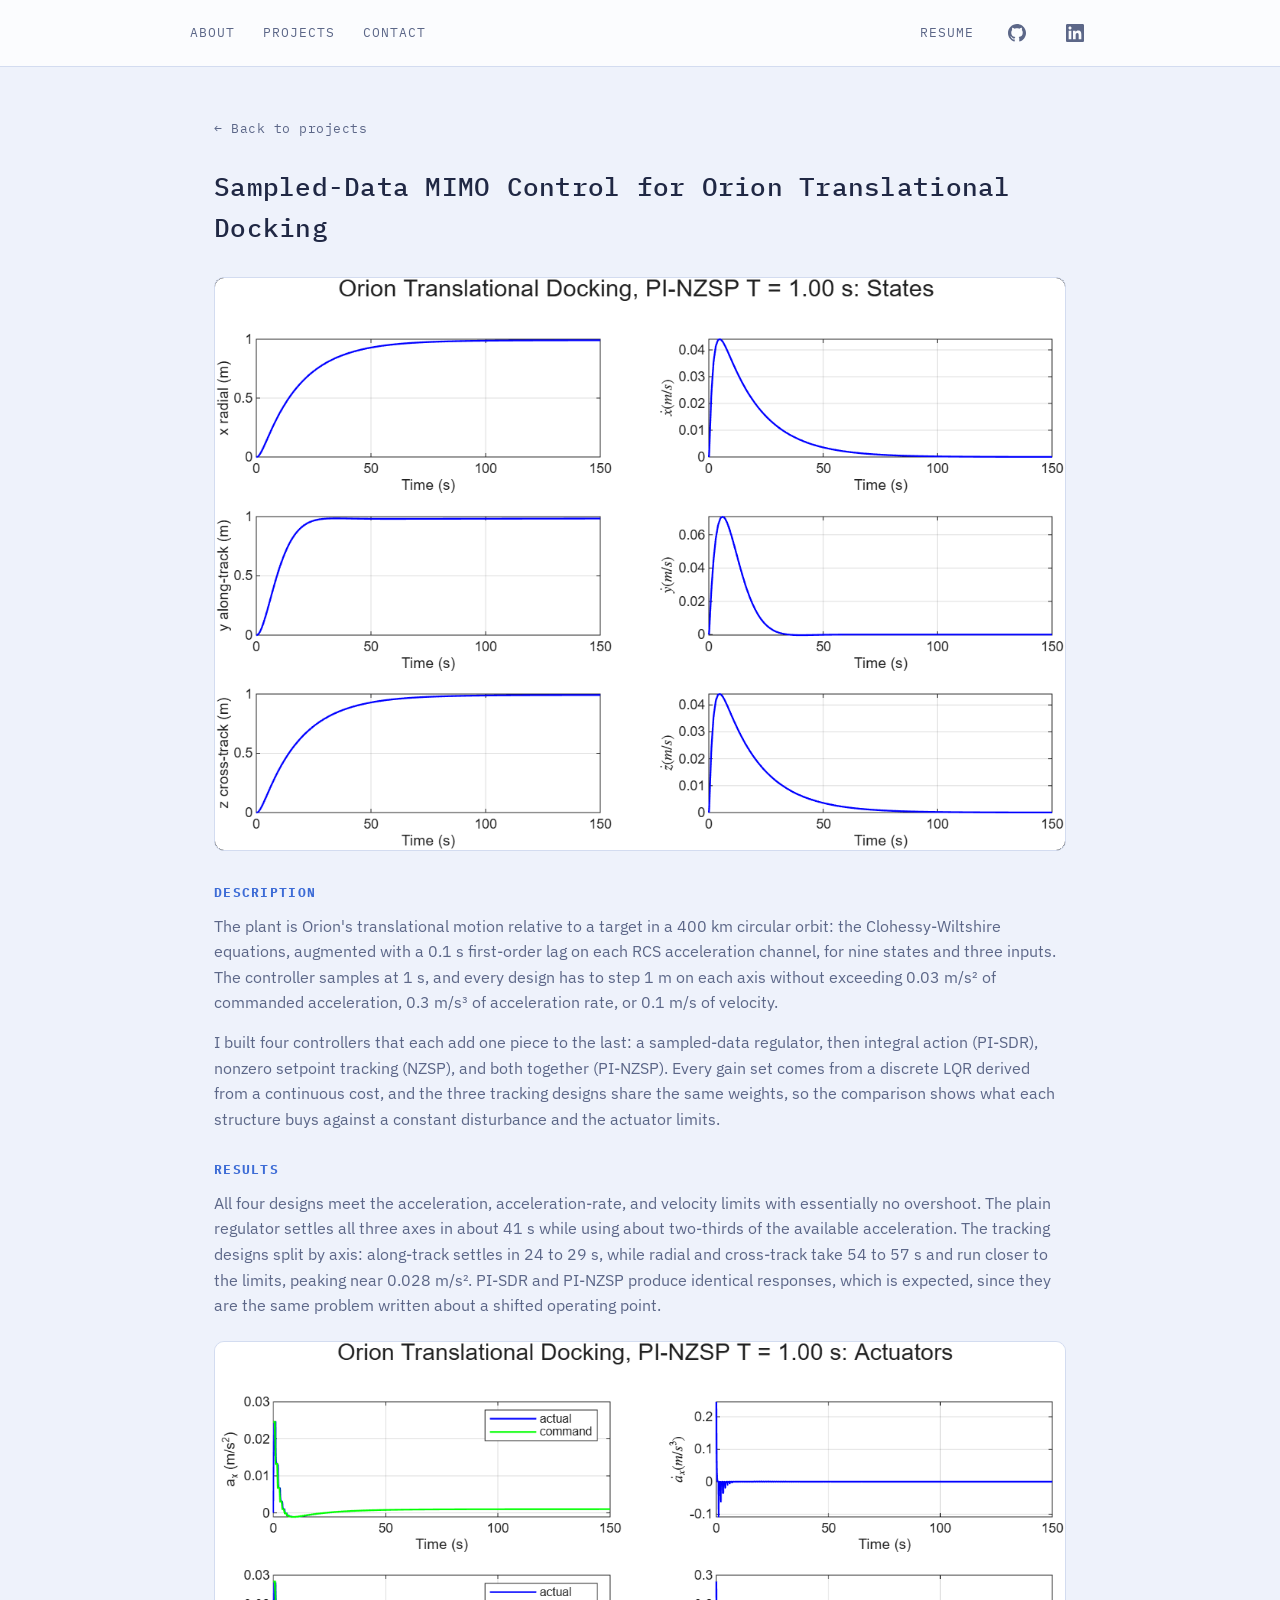
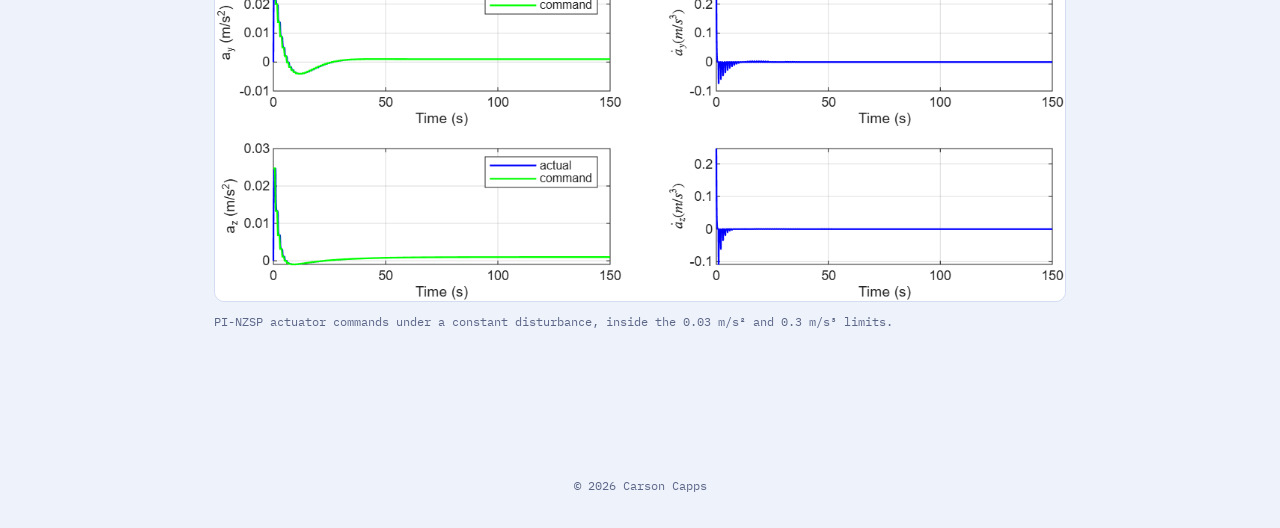
==== projects/digital-docking-control.html @ 2c49b1cd "Add sampled-data MIMO docking control project - New project page for the four finished digital contr" ====
<!DOCTYPE html>
<html lang="en">
<head>
  <meta charset="UTF-8" />
  <meta name="viewport" content="width=device-width, initial-scale=1.0" />
  <title>Digital Docking Control — Carson Capps</title>
  <meta name="description" content="Sampled-data MIMO controllers for Orion translational docking on a Clohessy-Wiltshire plant with RCS actuator lag." />
  <link rel="icon" href="data:image/svg+xml,<svg xmlns=%22http://www.w3.org/2000/svg%22 viewBox=%220 0 100 100%22><rect width=%22100%22 height=%22100%22 rx=%2222%22 fill=%22%233d6cd6%22/><text x=%2250%22 y=%2268%22 font-family=%22monospace%22 font-size=%2242%22 font-weight=%22700%22 fill=%22%23ffffff%22 text-anchor=%22middle%22>CC</text></svg>" />

  <link rel="preconnect" href="https://fonts.googleapis.com" />
  <link rel="preconnect" href="https://fonts.gstatic.com" crossorigin />
  <link href="https://fonts.googleapis.com/css2?family=IBM+Plex+Mono:wght@300;400;500&family=IBM+Plex+Sans:ital,wght@0,300;0,400;0,600;1,300&display=swap" rel="stylesheet" />
  <link rel="stylesheet" href="../css/style.css" />
</head>
<body>

  <nav>
    <div class="nav-inner">
      <div class="nav-group">
        <a href="../index.html#about">About</a>
        <a href="../index.html#projects">Projects</a>
        <a href="../index.html#contact">Contact</a>
      </div>
      <div class="nav-group">
        <a href="../resume.pdf" download>Resume</a>
        <a class="icon-link" href="https://github.com/cacapps" target="_blank" rel="noopener" aria-label="GitHub">
          <svg viewBox="0 0 24 24" aria-hidden="true"><path d="M12 0c-6.626 0-12 5.373-12 12 0 5.302 3.438 9.8 8.207 11.387.599.111.793-.261.793-.577v-2.234c-3.338.726-4.033-1.416-4.033-1.416-.546-1.387-1.333-1.756-1.333-1.756-1.089-.745.083-.729.083-.729 1.205.084 1.839 1.237 1.839 1.237 1.07 1.834 2.807 1.304 3.492.997.107-.775.418-1.305.762-1.604-2.665-.305-5.467-1.334-5.467-5.931 0-1.311.469-2.381 1.236-3.221-.124-.303-.535-1.524.117-3.176 0 0 1.008-.322 3.301 1.23.957-.266 1.983-.399 3.003-.404 1.02.005 2.047.138 3.006.404 2.291-1.552 3.297-1.23 3.297-1.23.653 1.653.242 2.874.118 3.176.77.84 1.235 1.91 1.235 3.221 0 4.609-2.807 5.624-5.479 5.921.43.372.823 1.102.823 2.222v3.293c0 .319.192.694.801.576 4.765-1.589 8.199-6.086 8.199-11.386 0-6.627-5.373-12-12-12z"/></svg>
        </a>
        <a class="icon-link" href="https://www.linkedin.com/in/carson-capps/" target="_blank" rel="noopener" aria-label="LinkedIn">
          <svg viewBox="0 0 24 24" aria-hidden="true"><path d="M20.447 20.452h-3.554v-5.569c0-1.328-.027-3.037-1.852-3.037-1.853 0-2.136 1.445-2.136 2.939v5.667h-3.554V9h3.414v1.561h.049c.477-.9 1.637-1.85 3.37-1.85 3.601 0 4.267 2.37 4.267 5.455v6.286zM5.337 7.433c-1.144 0-2.063-.926-2.063-2.065 0-1.138.92-2.063 2.063-2.063 1.14 0 2.064.925 2.064 2.063 0 1.139-.925 2.065-2.064 2.065zm1.782 13.019H3.555V9h3.564v11.452zM22.225 0H1.771C.792 0 0 .774 0 1.729v20.542C0 23.227.792 24 1.771 24h20.451C23.2 24 24 23.227 24 22.271V1.729C24 .774 23.2 0 22.222 0h.003z"/></svg>
        </a>
      </div>
    </div>
  </nav>

  <div class="wrap">
    <section class="project-detail">
      <a class="back-link" href="../index.html#projects">← Back to projects</a>
      <h1>Sampled-Data MIMO Control for Orion Translational Docking</h1>

      <div class="video-card image-card">
        <img src="../media/digital-control/pinzsp-states.png" alt="PI-NZSP state response: radial, along-track, and cross-track position and velocity for a 1 m step on each axis over 150 s" />
      </div>

      <h2>Description</h2>
      <p>The plant is Orion's translational motion relative to a target in a 400 km circular orbit: the Clohessy-Wiltshire equations, augmented with a 0.1 s first-order lag on each RCS acceleration channel, for nine states and three inputs. The controller samples at 1 s, and every design has to step 1 m on each axis without exceeding 0.03 m/s² of commanded acceleration, 0.3 m/s³ of acceleration rate, or 0.1 m/s of velocity.</p>

      <p>I built four controllers that each add one piece to the last: a sampled-data regulator, then integral action (PI-SDR), nonzero setpoint tracking (NZSP), and both together (PI-NZSP). Every gain set comes from a discrete LQR derived from a continuous cost, and the three tracking designs share the same weights, so the comparison shows what each structure buys against a constant disturbance and the actuator limits.</p>

      <h2>Results</h2>
      <p>All four designs meet the acceleration, acceleration-rate, and velocity limits with essentially no overshoot. The plain regulator settles all three axes in about 41 s while using about two-thirds of the available acceleration. The tracking designs split by axis: along-track settles in 24 to 29 s, while radial and cross-track take 54 to 57 s and run closer to the limits, peaking near 0.028 m/s². PI-SDR and PI-NZSP produce identical responses, which is expected, since they are the same problem written about a shifted operating point.</p>

      <figure class="figure">
        <img src="../media/digital-control/pinzsp-actuators.png" alt="PI-NZSP actuator response: commanded and actual acceleration and acceleration rate on each axis, staying inside the 0.03 m/s² and 0.3 m/s³ limits" />
        <figcaption class="citation">PI-NZSP actuator commands under a constant disturbance, inside the 0.03 m/s² and 0.3 m/s³ limits.</figcaption>
      </figure>
    </section>
  </div>

  <footer>© <span id="year"></span> Carson Capps</footer>

  <script>
    document.getElementById('year').textContent = new Date().getFullYear();
  </script>
</body>
</html>
---- css/style.css ----
:root {
  --bg: #eef2fb;
  --bg2: #ffffff;
  --bg3: #e4eaf9;
  --border: #d3dcf0;
  --text: #202844;
  --text-dim: #5c6788;
  --accent: #3d6cd6;
  --mono: 'IBM Plex Mono', monospace;
  --sans: 'IBM Plex Sans', sans-serif;
}

*, *::before, *::after { box-sizing: border-box; margin: 0; padding: 0; }

html { scroll-behavior: smooth; }

body {
  min-height: 100vh;
  color: var(--text);
  font-family: var(--sans);
  line-height: 1.6;
  -webkit-font-smoothing: antialiased;
  background: var(--bg);
}

footer {
  background: var(--bg);
}

/* ── NAV ── */
nav {
  position: sticky;
  top: 0;
  z-index: 50;
  padding: 18px 24px;
  background: rgba(255,255,255,0.75);
  backdrop-filter: blur(10px);
  border-bottom: 1px solid var(--border);
}

.nav-inner {
  max-width: 900px;
  margin: 0 auto;
  display: flex;
  justify-content: space-between;
  align-items: center;
  gap: 24px;
  flex-wrap: wrap;
}

.nav-group {
  display: flex;
  align-items: center;
  gap: 28px;
  flex-wrap: wrap;
}

nav a {
  color: var(--text-dim);
  text-decoration: none;
  font-family: var(--mono);
  font-size: 0.8rem;
  letter-spacing: 0.08em;
  text-transform: uppercase;
  transition: color 0.2s ease;
  white-space: nowrap;
}

nav a:hover { color: var(--accent); }

.icon-link {
  display: inline-flex;
  align-items: center;
  justify-content: center;
  width: 30px;
  height: 30px;
  color: var(--text-dim);
  transition: color 0.2s ease;
}

.icon-link:hover { color: var(--accent); }

.icon-link svg {
  width: 18px;
  height: 18px;
  fill: currentColor;
}

.wrap {
  max-width: 900px;
  margin: 0 auto;
  padding: 0 24px;
}

section {
  padding: 90px 0;
  border-bottom: 1px solid var(--border);
}

section:last-of-type { border-bottom: none; }

.section-label {
  font-family: var(--mono);
  font-size: 1.3rem;
  font-weight: 500;
  letter-spacing: 0.1em;
  text-transform: uppercase;
  color: var(--accent);
  margin-bottom: 14px;
}

/* ── HERO ── */
.hero {
  padding-top: 70px;
  padding-bottom: 60px;
  border-bottom: none;
}

.hero-grid {
  position: relative;
  z-index: 1;
  display: grid;
  grid-template-columns: 160px 1fr;
  gap: 36px;
  align-items: start;
}

@media (max-width: 560px) {
  .hero-grid { grid-template-columns: 1fr; text-align: center; }
  .headshot { margin: 0 auto; }
}

.headshot {
  width: 160px;
  aspect-ratio: 1 / 1;
  border-radius: 50%;
  overflow: hidden;
  border: 1px solid var(--border);
}

.headshot img {
  width: 100%;
  height: 100%;
  object-fit: cover;
  object-position: 58% 35%;
}

.hero h1 {
  font-family: var(--mono);
  font-size: 2rem;
  font-weight: 500;
  color: var(--text);
  letter-spacing: 0.01em;
}

.hero p.tagline {
  font-family: var(--mono);
  color: var(--accent);
  font-weight: 500;
  letter-spacing: 0.03em;
  margin-top: 8px;
  font-size: 1.05rem;
}

.hero p.bio {
  color: var(--text-dim);
  margin-top: 18px;
  max-width: 560px;
  min-height: 3em;
}

.about-block {
  margin-top: 28px;
  max-width: 560px;
  padding-top: 16px;
  border-top: 1px solid var(--border);
}

.about-block h3 {
  font-family: var(--mono);
  font-size: 0.75rem;
  letter-spacing: 0.12em;
  text-transform: uppercase;
  color: var(--accent);
  margin-bottom: 8px;
}

.about-block p {
  color: var(--text-dim);
  min-height: 1.6em;
}

.about-block p strong {
  color: var(--text);
  font-weight: 600;
}

#contact .links-row {
  flex-direction: column;
  align-items: flex-start;
}

.links-row {
  display: flex;
  flex-wrap: wrap;
  gap: 12px;
  margin-top: 24px;
}

.btn {
  display: inline-flex;
  align-items: center;
  gap: 8px;
  padding: 10px 16px;
  border: 1px solid var(--border);
  border-radius: 6px;
  color: var(--text);
  text-decoration: none;
  font-family: var(--mono);
  font-size: 0.8rem;
  letter-spacing: 0.04em;
  transition: border-color 0.2s ease, color 0.2s ease;
}

.btn:hover { border-color: var(--accent); color: var(--accent); }

/* ── PROJECTS GRID ── */
.grid {
  display: grid;
  grid-template-columns: 1fr 1fr;
  gap: 28px;
}

@media (max-width: 640px) {
  .grid { grid-template-columns: 1fr; }
}

.project { display: flex; flex-direction: column; }

.project-link {
  display: block;
  text-decoration: none;
  color: inherit;
}

.tile {
  position: relative;
  aspect-ratio: 4 / 3;
  border-radius: 10px;
  border: 1px solid var(--border);
  background: var(--bg2);
  overflow: hidden;
  cursor: pointer;
  display: flex;
  align-items: center;
  justify-content: center;
  transition: transform 0.2s ease, border-color 0.2s ease;
}

.tile:hover { transform: translateY(-3px); border-color: var(--accent); }

.tile.placeholder {
  background: radial-gradient(circle at 30% 30%, rgba(143,180,255,0.15), transparent 60%), var(--bg2);
}

.tile.placeholder::after {
  content: 'ADD IMAGE';
  font-family: var(--mono);
  font-size: 0.7rem;
  letter-spacing: 0.15em;
  color: var(--text-dim);
}

.tile img { width: 100%; height: 100%; object-fit: cover; }

.tile.contain { background: #000; }
.tile.contain img { object-fit: contain; }

.tile .play-badge {
  position: absolute;
  inset: 0;
  display: flex;
  align-items: center;
  justify-content: center;
  background: rgba(32,40,68,0.10);
  opacity: 0;
  transition: opacity 0.2s ease;
}

.tile:hover .play-badge { opacity: 1; background: rgba(32,40,68,0.30); }

.play-badge span {
  width: 52px;
  height: 52px;
  border-radius: 50%;
  background: rgba(255,255,255,0.9);
  border: 1px solid var(--accent);
  display: flex;
  align-items: center;
  justify-content: center;
}

.play-badge span::before {
  content: '';
  border-style: solid;
  border-width: 8px 0 8px 13px;
  border-color: transparent transparent transparent var(--accent);
  margin-left: 3px;
}

.project h2 {
  font-family: var(--mono);
  font-size: 0.95rem;
  font-weight: 500;
  margin-top: 16px;
  color: var(--text);
}

.project p { color: var(--text-dim); font-size: 0.9rem; margin-top: 6px; }

/* ── CONTACT ── */
.contact-text { color: var(--text-dim); max-width: 560px; margin-bottom: 24px; }

footer {
  text-align: center;
  padding: 32px 24px;
  color: var(--text-dim);
  font-family: var(--mono);
  font-size: 0.75rem;
}

/* ── PROJECT DETAIL PAGE ── */
.back-link {
  display: inline-flex;
  align-items: center;
  gap: 6px;
  color: var(--text-dim);
  text-decoration: none;
  font-family: var(--mono);
  font-size: 0.8rem;
  letter-spacing: 0.04em;
  margin-bottom: 28px;
  transition: color 0.2s ease;
}

.back-link:hover { color: var(--accent); }

.project-detail {
  padding-top: 48px;
}

.project-detail h1 {
  font-family: var(--mono);
  font-size: 1.6rem;
  font-weight: 500;
  color: var(--text);
  letter-spacing: 0.01em;
  margin-bottom: 28px;
}

.video-card {
  background: var(--bg2);
  border: 1px solid var(--border);
  border-radius: 10px;
  overflow: hidden;
  margin-bottom: 32px;
}

.video-card video {
  width: 100%;
  display: block;
  max-height: 65vh;
  background: #000;
}

.video-card img {
  width: 100%;
  display: block;
  max-height: 75vh;
  object-fit: contain;
  background: #000;
}

.video-card.image-card {
  background: none;
  border: none;
  border-radius: 0;
  display: flex;
  justify-content: center;
}

.video-card.image-card img {
  width: auto;
  max-width: 100%;
  border: 1px solid var(--border);
  border-radius: 10px;
}

.figure { margin: 22px 0; }

.figure img {
  width: 100%;
  display: block;
  border: 1px solid var(--border);
  border-radius: 10px;
}

.video-card .video-embed {
  position: relative;
  width: 100%;
  aspect-ratio: 16 / 9;
  background: #000;
}

.video-card .video-embed iframe {
  position: absolute;
  inset: 0;
  width: 100%;
  height: 100%;
  border: 0;
}

.project-detail h2 {
  font-family: var(--mono);
  color: var(--accent);
  font-size: 0.8rem;
  letter-spacing: 0.1em;
  text-transform: uppercase;
  margin-top: 28px;
  margin-bottom: 10px;
}

.project-detail h2:first-of-type { margin-top: 0; }

.project-detail p { color: var(--text-dim); }

.project-detail p + p { margin-top: 14px; }

.citation {
  font-family: var(--mono);
  font-size: 0.78rem;
  color: var(--text-dim);
  margin-top: 10px;
}
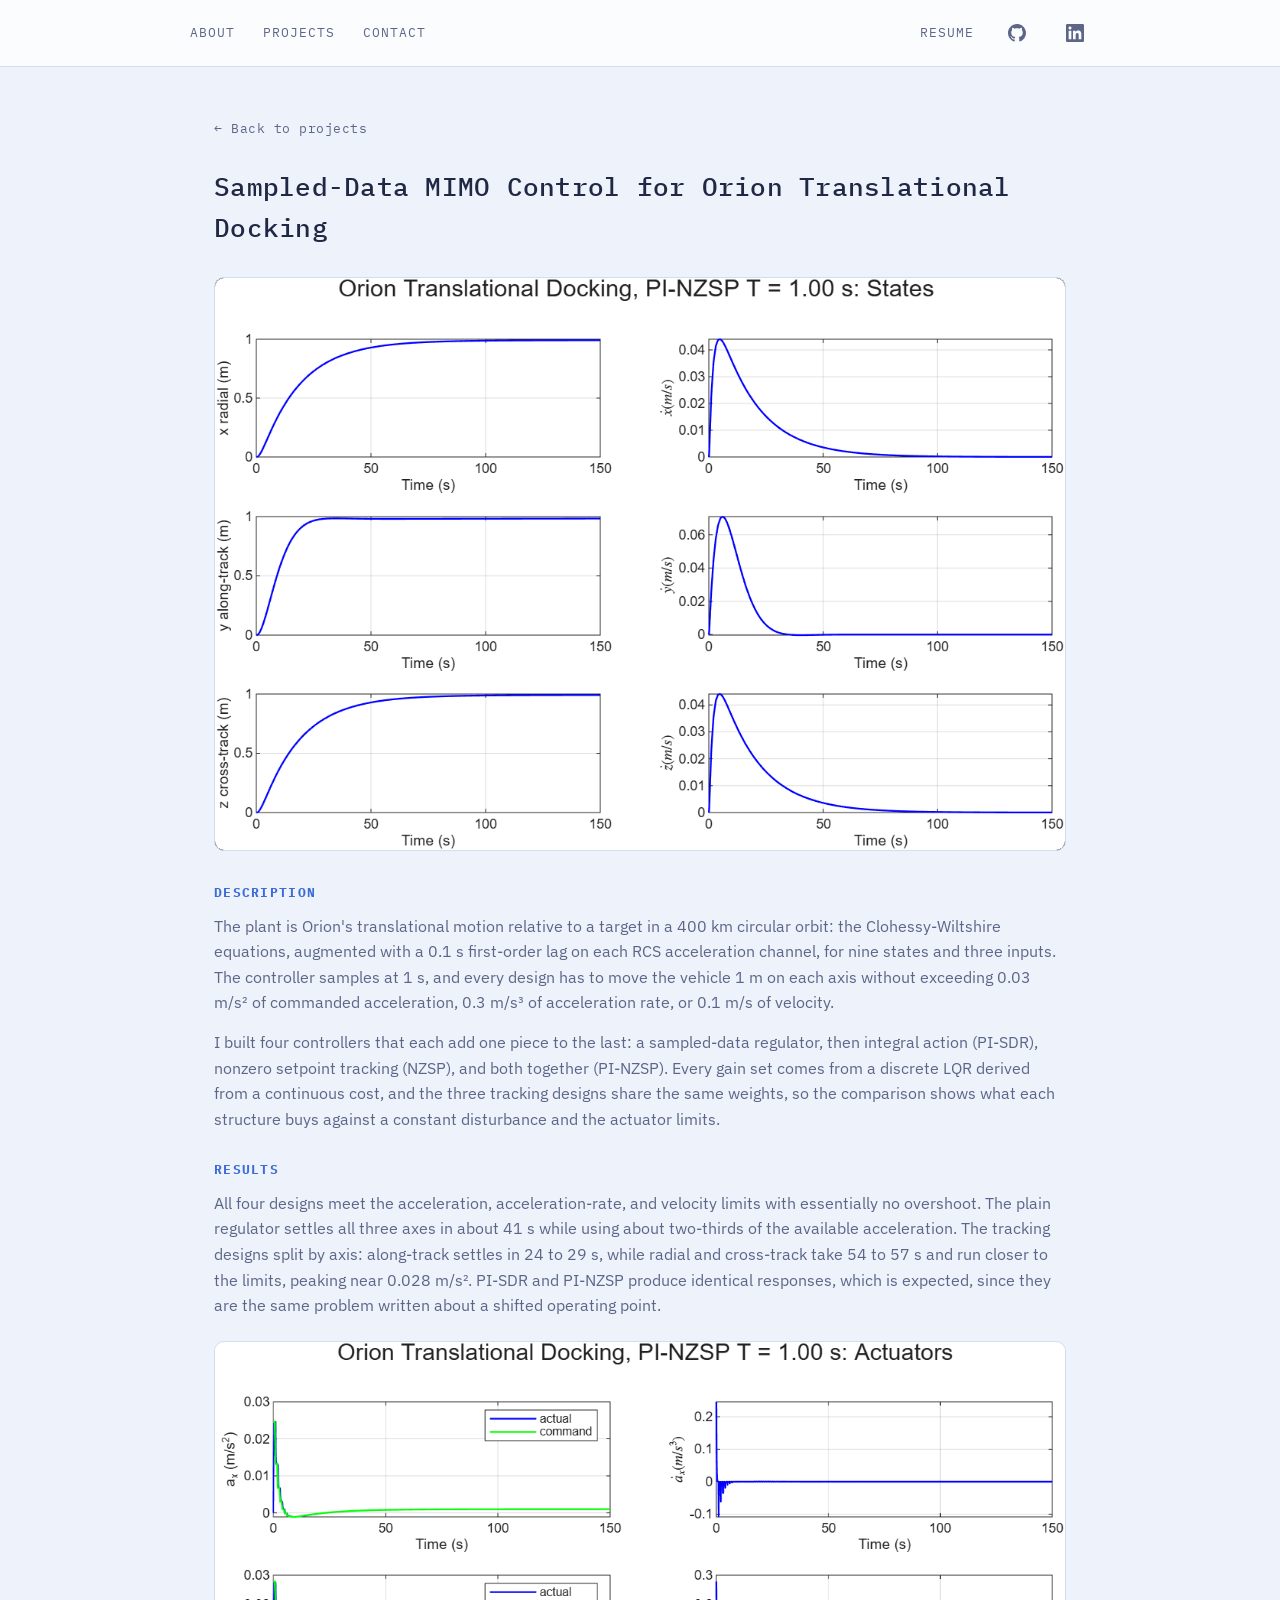
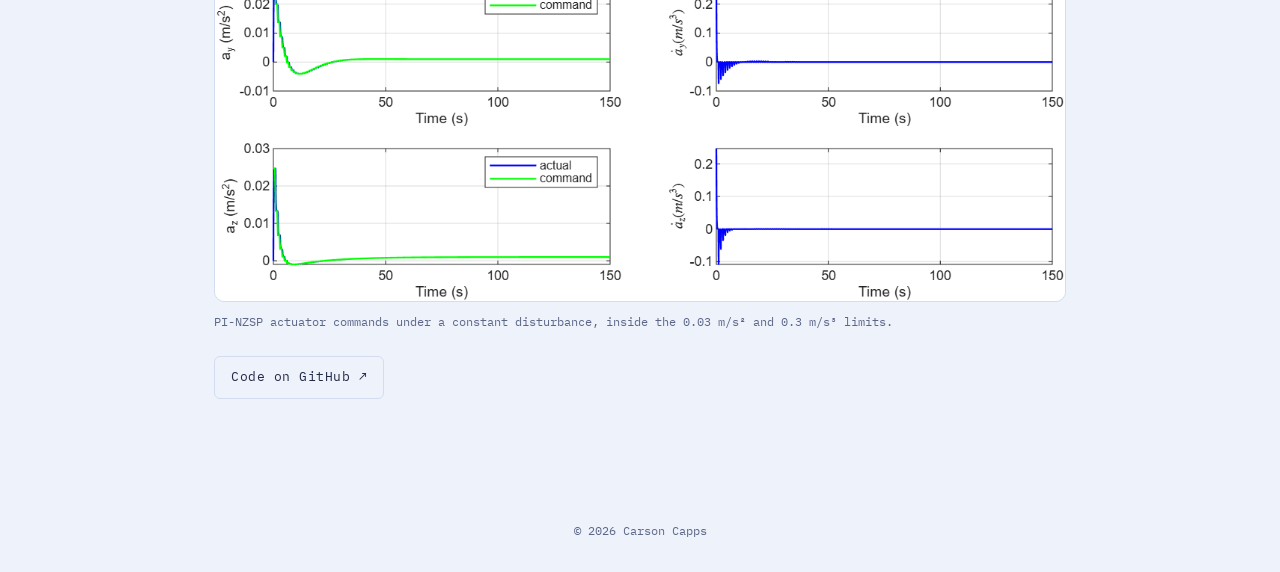
==== commit 5b1bc2a9: "Link digital control page to its GitHub repo; fix 1 m wording for the regulator Co-Authored-By: Clau" ====
--- a/projects/digital-docking-control.html
+++ b/projects/digital-docking-control.html
@@ -43,7 +43,7 @@
       </div>
 
       <h2>Description</h2>
-      <p>The plant is Orion's translational motion relative to a target in a 400 km circular orbit: the Clohessy-Wiltshire equations, augmented with a 0.1 s first-order lag on each RCS acceleration channel, for nine states and three inputs. The controller samples at 1 s, and every design has to step 1 m on each axis without exceeding 0.03 m/s² of commanded acceleration, 0.3 m/s³ of acceleration rate, or 0.1 m/s of velocity.</p>
+      <p>The plant is Orion's translational motion relative to a target in a 400 km circular orbit: the Clohessy-Wiltshire equations, augmented with a 0.1 s first-order lag on each RCS acceleration channel, for nine states and three inputs. The controller samples at 1 s, and every design has to move the vehicle 1 m on each axis without exceeding 0.03 m/s² of commanded acceleration, 0.3 m/s³ of acceleration rate, or 0.1 m/s of velocity.</p>
 
       <p>I built four controllers that each add one piece to the last: a sampled-data regulator, then integral action (PI-SDR), nonzero setpoint tracking (NZSP), and both together (PI-NZSP). Every gain set comes from a discrete LQR derived from a continuous cost, and the three tracking designs share the same weights, so the comparison shows what each structure buys against a constant disturbance and the actuator limits.</p>
 
@@ -54,6 +54,10 @@
         <img src="../media/digital-control/pinzsp-actuators.png" alt="PI-NZSP actuator response: commanded and actual acceleration and acceleration rate on each axis, staying inside the 0.03 m/s² and 0.3 m/s³ limits" />
         <figcaption class="citation">PI-NZSP actuator commands under a constant disturbance, inside the 0.03 m/s² and 0.3 m/s³ limits.</figcaption>
       </figure>
+
+      <div class="links-row">
+        <a class="btn" href="https://github.com/cacapps/orion-docking-digital-control" target="_blank" rel="noopener">Code on GitHub ↗</a>
+      </div>
     </section>
   </div>
 
